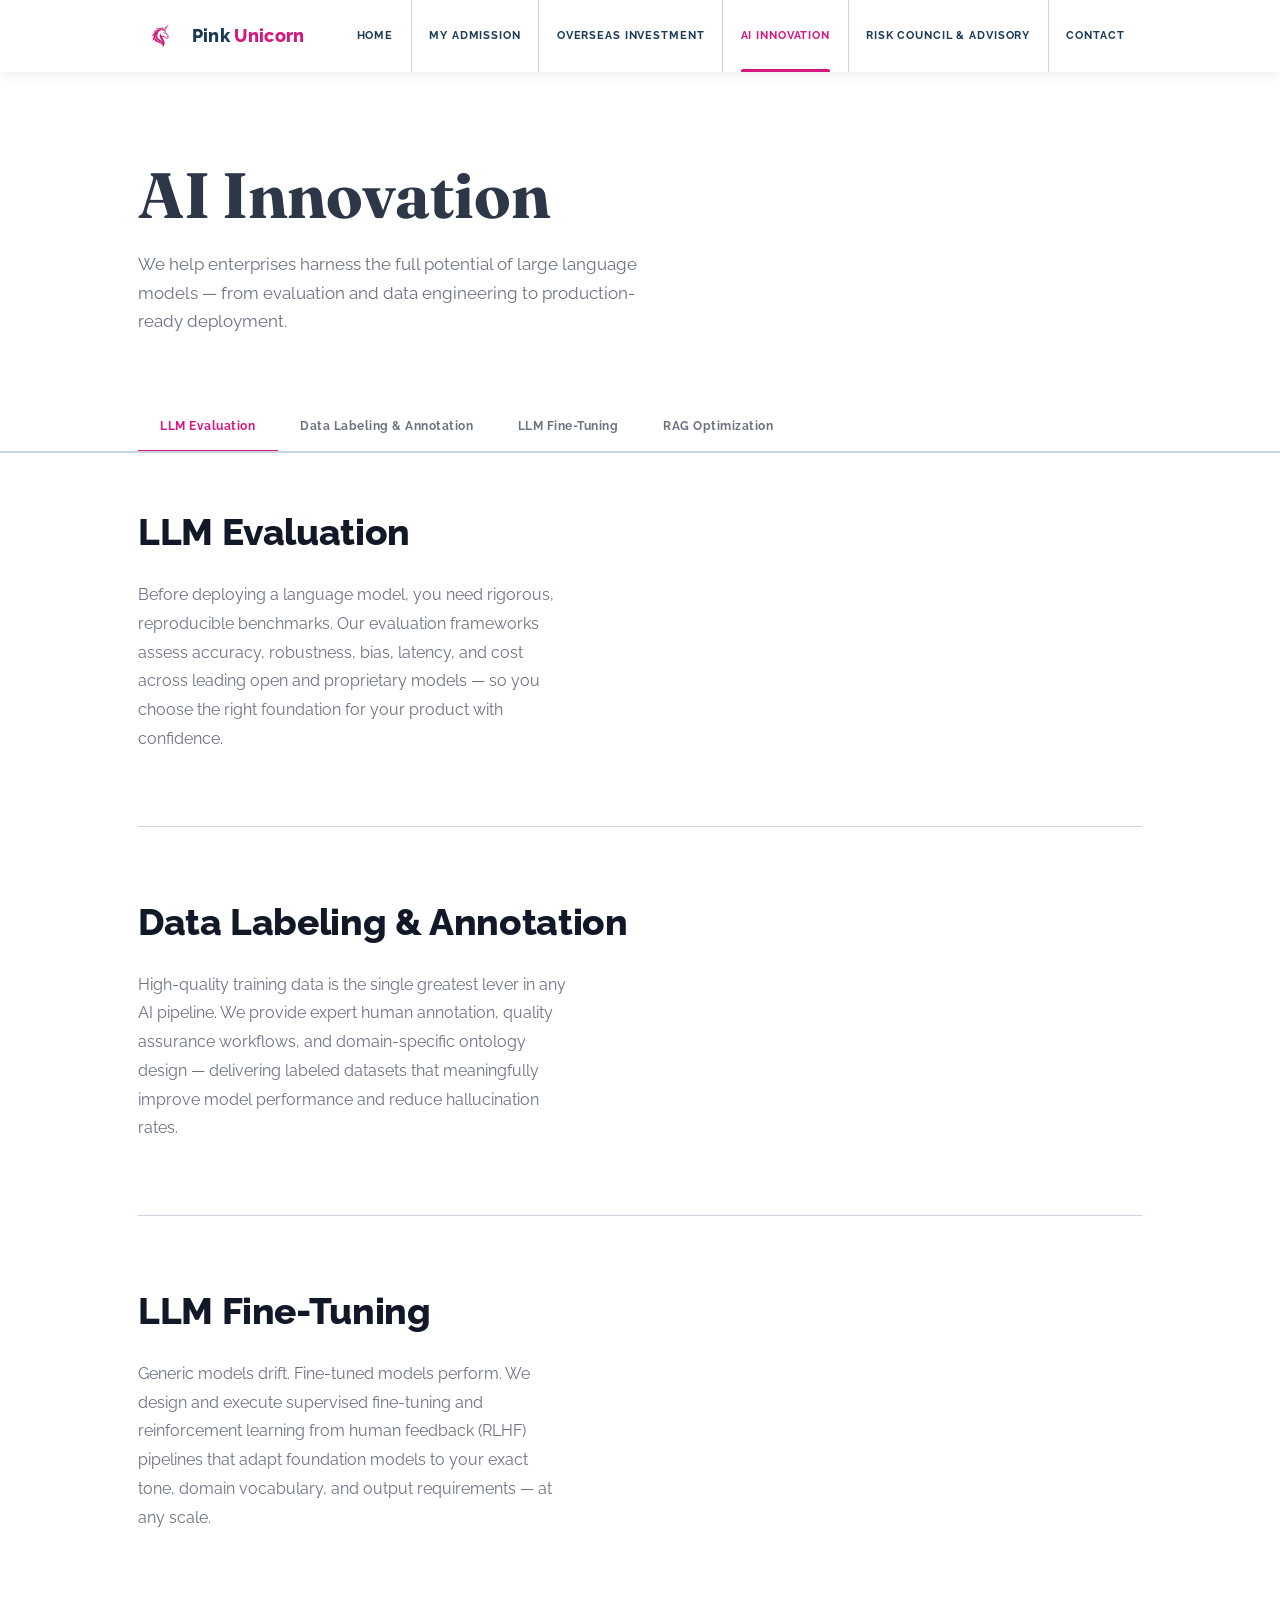
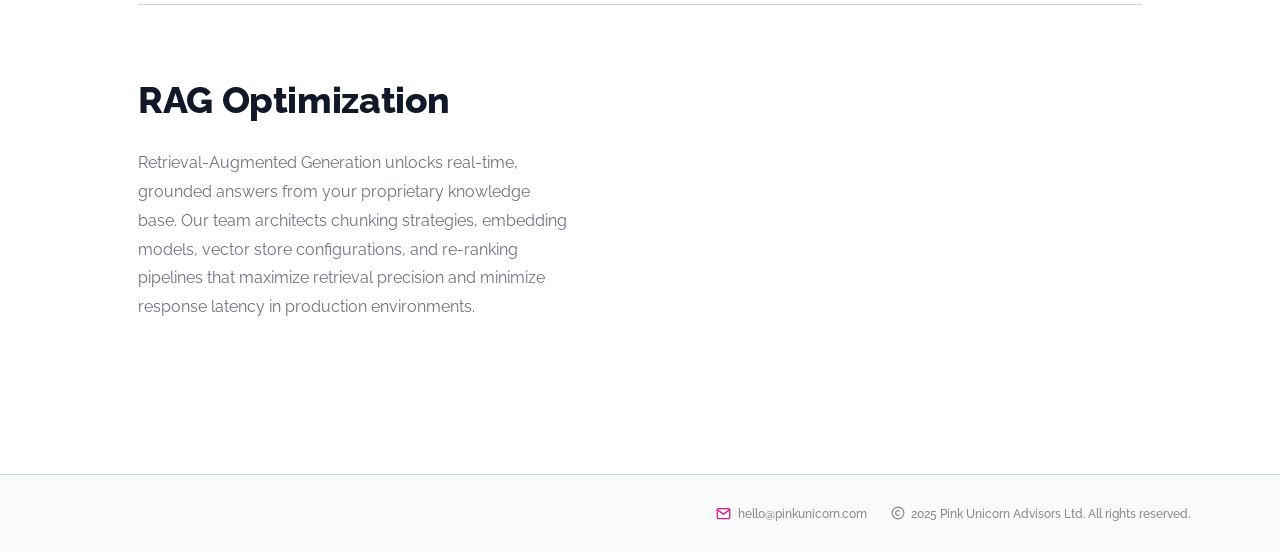
==== ai-innovation.html @ c33bf4ef "Add files via upload" ====
<!DOCTYPE html>
<html lang="en">
<head>
  <meta charset="UTF-8" />
  <meta name="viewport" content="width=device-width, initial-scale=1.0" />
  <title>AI Innovation — Pink Unicorn</title>
  <meta name="description" content="Pink Unicorn's AI Innovation division provides enterprise-grade LLM evaluation, data labeling, model fine-tuning, and RAG optimization services." />
  <link rel="stylesheet" href="styles.css" />
  <style>
    /* Extra tab-scroll script needs the section IDs */
  </style>
</head>
<body>

  <!-- ═══ HEADER ═══════════════════════════════════════════ -->
  <header class="site-header">
    <div class="header-inner">
      <a href="index.html" class="logo-link" aria-label="Pink Unicorn Home">
        <img src="logo.jpg" alt="Pink Unicorn logo" />
        <span class="logo-text">Pink <span>Unicorn</span></span>
      </a>

      <nav class="main-nav" aria-label="Primary navigation">
        <ul class="nav-list">
          <li><a href="index.html">Home</a></li>
          <li><a href="my-admission.html">My Admission</a></li>
          <li><a href="overseas-investment.html">Overseas Investment</a></li>
          <li><a href="ai-innovation.html" class="active">AI Innovation</a></li>
          <li><a href="risk-council.html">Risk Council &amp; Advisory</a></li>
          <li><a href="contact.html">Contact</a></li>
        </ul>
      </nav>

      <button class="hamburger" id="hamburger" aria-label="Toggle menu">
        <span></span><span></span><span></span>
      </button>
    </div>
  </header>

  <nav class="mobile-nav" id="mobile-nav" aria-label="Mobile navigation">
    <a href="index.html">Home</a>
    <a href="my-admission.html">My Admission</a>
    <a href="overseas-investment.html">Overseas Investment</a>
    <a href="ai-innovation.html" class="active">AI Innovation</a>
    <a href="risk-council.html">Risk Council &amp; Advisory</a>
    <a href="contact.html">Contact</a>
  </nav>

  <!-- ═══ HERO ══════════════════════════════════════════════ -->
  <section class="page-hero">
    <h1>AI Innovation</h1>
    <p class="hero-sub">
      We help enterprises harness the full potential of large language models —
      from evaluation and data engineering to production-ready deployment.
    </p>
  </section>

  <!-- ═══ TAB ROW ═══════════════════════════════════════════ -->
  <div class="tab-row" role="navigation" aria-label="Section tabs">
    <div class="tab-list">
      <button class="tab-btn active" id="tab-llm-eval"        onclick="scrollToSection('llm-evaluation', this)">LLM Evaluation</button>
      <button class="tab-btn"        id="tab-data-label"      onclick="scrollToSection('data-labeling', this)">Data Labeling &amp; Annotation</button>
      <button class="tab-btn"        id="tab-fine-tuning"     onclick="scrollToSection('llm-fine-tuning', this)">LLM Fine-Tuning</button>
      <button class="tab-btn"        id="tab-rag"             onclick="scrollToSection('rag-optimization', this)">RAG Optimization</button>
    </div>
  </div>

  <!-- ═══ CONTENT SECTIONS ══════════════════════════════════ -->
  <div class="content-section">

    <!-- 1. LLM Evaluation -->
    <div class="ai-section" id="llm-evaluation">
      <h2>LLM Evaluation</h2>
      <p>
        Before deploying a language model, you need rigorous, reproducible benchmarks.
        Our evaluation frameworks assess accuracy, robustness, bias, latency, and cost
        across leading open and proprietary models — so you choose the right foundation
        for your product with confidence.
      </p>
    </div>

    <!-- 2. Data Labeling & Annotation -->
    <div class="ai-section" id="data-labeling">
      <h2>Data Labeling &amp; Annotation</h2>
      <p>
        High-quality training data is the single greatest lever in any AI pipeline.
        We provide expert human annotation, quality assurance workflows, and
        domain-specific ontology design — delivering labeled datasets that meaningfully
        improve model performance and reduce hallucination rates.
      </p>
    </div>

    <!-- 3. LLM Fine-Tuning -->
    <div class="ai-section" id="llm-fine-tuning">
      <h2>LLM Fine-Tuning</h2>
      <p>
        Generic models drift. Fine-tuned models perform.
        We design and execute supervised fine-tuning and reinforcement learning from
        human feedback (RLHF) pipelines that adapt foundation models to your exact
        tone, domain vocabulary, and output requirements — at any scale.
      </p>
    </div>

    <!-- 4. RAG Optimization -->
    <div class="ai-section" id="rag-optimization">
      <h2>RAG Optimization</h2>
      <p>
        Retrieval-Augmented Generation unlocks real-time, grounded answers from your
        proprietary knowledge base. Our team architects chunking strategies, embedding
        models, vector store configurations, and re-ranking pipelines that maximize
        retrieval precision and minimize response latency in production environments.
      </p>
    </div>

  </div>

  <!-- ═══ FOOTER ════════════════════════════════════════════ -->
  <footer class="site-footer">
    <div class="footer-inner">
      <div class="footer-contact">
        <svg width="15" height="15" viewBox="0 0 24 24" fill="none" stroke="currentColor" stroke-width="2" stroke-linecap="round" stroke-linejoin="round" aria-hidden="true">
          <path d="M4 4h16c1.1 0 2 .9 2 2v12c0 1.1-.9 2-2 2H4c-1.1 0-2-.9-2-2V6c0-1.1.9-2 2-2z"/>
          <polyline points="22,6 12,13 2,6"/>
        </svg>
        <a href="mailto:hello@pinkunicorn.com">hello@pinkunicorn.com</a>
      </div>
      <div class="footer-copy">
        <svg width="14" height="14" viewBox="0 0 24 24" fill="none" stroke="currentColor" stroke-width="2" aria-hidden="true">
          <circle cx="12" cy="12" r="10"/>
          <path d="M14.83 14.83A4 4 0 1 1 14.83 9.17"/>
        </svg>
        <span>2025 Pink Unicorn Advisors Ltd. All rights reserved.</span>
      </div>
    </div>
  </footer>

  <script src="shared.js"></script>
  <script>
    /* ── Tab scroll ─────────────────────────────────────── */
    function scrollToSection(sectionId, btn) {
      // Update active tab
      document.querySelectorAll('.tab-btn').forEach(function (b) {
        b.classList.remove('active');
      });
      btn.classList.add('active');

      // Scroll to section with offset for sticky header + tab row
      var section = document.getElementById(sectionId);
      if (!section) return;
      var headerH = document.querySelector('.site-header').offsetHeight;
      var tabH    = document.querySelector('.tab-row').offsetHeight;
      var top     = section.getBoundingClientRect().top + window.scrollY - headerH - tabH - 16;
      window.scrollTo({ top: top, behavior: 'smooth' });
    }

    /* ── Update active tab on scroll ─────────────────────── */
    var sections = ['llm-evaluation','data-labeling','llm-fine-tuning','rag-optimization'];
    var tabIds   = ['tab-llm-eval',  'tab-data-label','tab-fine-tuning','tab-rag'];

    function onScroll() {
      var headerH = document.querySelector('.site-header').offsetHeight;
      var tabH    = document.querySelector('.tab-row').offsetHeight;
      var offset  = headerH + tabH + 20;

      var active = 0;
      sections.forEach(function (id, i) {
        var el = document.getElementById(id);
        if (el && el.getBoundingClientRect().top <= offset) {
          active = i;
        }
      });

      document.querySelectorAll('.tab-btn').forEach(function (b) { b.classList.remove('active'); });
      var activeBtn = document.getElementById(tabIds[active]);
      if (activeBtn) activeBtn.classList.add('active');
    }

    window.addEventListener('scroll', onScroll, { passive: true });
  </script>
</body>
</html>
---- styles.css ----
/* ============================================================
   PINK UNICORN — Global Stylesheet
   Design tokens and shared shell for all six pages
   ============================================================ */

@import url('https://fonts.googleapis.com/css2?family=Raleway:ital,wght@0,300;0,400;0,500;0,600;0,700;0,800;0,900;1,300&family=Fraunces:ital,wght@0,600;0,700;0,800;1,700&family=DM+Serif+Display:ital@0;1&display=swap');

/* ── Design Tokens ─────────────────────────────────────── */
:root {
  --navy:       #1B3A57;
  --near-black: #111827;
  --h1-gray:    #2D3748;
  --mid-gray:   #6B7280;
  --magenta:    #D6177F;
  --magenta-hover: #b8106b;
  --footer-gray:#BDBDBD;
  --light-bg:   #F9FAFB;
  --divider:    #CBD5E0;
  --white:      #ffffff;
  --max-w:      1100px;
  --side-pad:   clamp(1.25rem, 5vw, 3rem);
  --header-h:   72px;
}

/* ── Reset ─────────────────────────────────────────────── */
*, *::before, *::after { box-sizing: border-box; margin: 0; padding: 0; }
html { scroll-behavior: smooth; }
body {
  font-family: 'Raleway', sans-serif;
  color: var(--near-black);
  background: var(--white);
  line-height: 1.7;
  -webkit-font-smoothing: antialiased;
}
img { max-width: 100%; display: block; }
a  { text-decoration: none; color: inherit; }
ul { list-style: none; }

/* ── Typography helpers ────────────────────────────────── */
.serif { font-family: 'Fraunces', serif; }

/* ── Layout helper ─────────────────────────────────────── */
.container {
  width: 100%;
  max-width: var(--max-w);
  margin: 0 auto;
  padding-left: var(--side-pad);
  padding-right: var(--side-pad);
}

/* ============================================================
   HEADER / NAV
   ============================================================ */
.site-header {
  position: sticky;
  top: 0;
  z-index: 100;
  background: var(--white);
  box-shadow: 0 2px 12px rgba(0,0,0,0.08);
  height: var(--header-h);
  display: flex;
  align-items: center;
}

.header-inner {
  display: flex;
  align-items: center;
  justify-content: space-between;
  width: 100%;
  max-width: var(--max-w);
  margin: 0 auto;
  padding: 0 var(--side-pad);
  height: 100%;
}

.logo-link {
  display: flex;
  align-items: center;
  gap: 0.6rem;
  flex-shrink: 0;
}

.logo-link img {
  height: 44px;
  width: 44px;
  object-fit: contain;
}

.logo-text {
  font-family: 'Raleway', sans-serif;
  font-weight: 800;
  font-size: 1.1rem;
  letter-spacing: 0.02em;
  color: var(--navy);
  line-height: 1.2;
}

.logo-text span { color: var(--magenta); }

.main-nav {
  display: flex;
  align-items: center;
  height: 100%;
}

.nav-list {
  display: flex;
  align-items: center;
  height: 100%;
}

.nav-list li {
  height: 100%;
  display: flex;
  align-items: center;
}

.nav-list li + li {
  border-left: 1px solid var(--divider);
}

.nav-list a {
  display: flex;
  align-items: center;
  height: 100%;
  padding: 0 1.1rem;
  font-size: 0.68rem;
  font-weight: 700;
  letter-spacing: 0.08em;
  text-transform: uppercase;
  color: var(--navy);
  transition: color 0.2s;
  white-space: nowrap;
  position: relative;
}

.nav-list a::after {
  content: '';
  position: absolute;
  bottom: 0;
  left: 1.1rem;
  right: 1.1rem;
  height: 3px;
  background: var(--magenta);
  transform: scaleX(0);
  transition: transform 0.2s ease;
  border-radius: 2px 2px 0 0;
}

.nav-list a:hover,
.nav-list a.active {
  color: var(--magenta);
}

.nav-list a:hover::after,
.nav-list a.active::after {
  transform: scaleX(1);
}

/* Hamburger */
.hamburger {
  display: none;
  flex-direction: column;
  justify-content: center;
  gap: 5px;
  width: 32px;
  height: 32px;
  background: none;
  border: none;
  cursor: pointer;
  padding: 0;
}

.hamburger span {
  display: block;
  height: 2px;
  background: var(--navy);
  border-radius: 2px;
  transition: all 0.3s ease;
}

.hamburger.open span:nth-child(1) { transform: translateY(7px) rotate(45deg); }
.hamburger.open span:nth-child(2) { opacity: 0; }
.hamburger.open span:nth-child(3) { transform: translateY(-7px) rotate(-45deg); }

/* Mobile nav overlay */
.mobile-nav {
  display: none;
  position: fixed;
  top: var(--header-h);
  left: 0; right: 0; bottom: 0;
  background: var(--white);
  z-index: 99;
  padding: 2rem var(--side-pad);
  flex-direction: column;
  overflow-y: auto;
}

.mobile-nav.open { display: flex; }

.mobile-nav a {
  display: block;
  padding: 1rem 0;
  font-size: 0.82rem;
  font-weight: 700;
  letter-spacing: 0.08em;
  text-transform: uppercase;
  color: var(--navy);
  border-bottom: 1px solid var(--divider);
  transition: color 0.2s;
}

.mobile-nav a:hover,
.mobile-nav a.active { color: var(--magenta); }

/* ============================================================
   FOOTER
   ============================================================ */
.site-footer {
  background: var(--light-bg);
  border-top: 1px solid var(--divider);
  padding: 1.75rem var(--side-pad);
}

.footer-inner {
  max-width: var(--max-w);
  margin: 0 auto;
  display: flex;
  flex-wrap: wrap;
  align-items: center;
  justify-content: flex-end;
  gap: 1.5rem;
  font-size: 0.78rem;
  color: #888;
  font-weight: 500;
}

.footer-inner a { color: #888; transition: color 0.2s; }
.footer-inner a:hover { color: var(--magenta); }

.footer-contact,
.footer-copy {
  display: flex;
  align-items: center;
  gap: 0.4rem;
}

.footer-contact svg,
.footer-copy svg { flex-shrink: 0; }

.footer-contact svg { color: var(--magenta); }

/* ============================================================
   HERO — shared
   ============================================================ */
.page-hero {
  padding: 5.5rem var(--side-pad) 4rem;
  max-width: var(--max-w);
  margin: 0 auto;
}

.page-hero h1 {
  font-family: 'Fraunces', serif;
  font-size: clamp(2.6rem, 5vw, 4.2rem);
  font-weight: 700;
  color: var(--h1-gray);
  line-height: 1.1;
  max-width: 700px;
}

.page-hero .hero-sub {
  margin-top: 1.25rem;
  max-width: 520px;
  font-size: 1.05rem;
  color: var(--mid-gray);
  font-weight: 400;
}

/* ============================================================
   CONTENT SECTIONS
   ============================================================ */
.content-section {
  max-width: var(--max-w);
  margin: 0 auto;
  padding: 0 var(--side-pad) 5rem;
}

.content-section h2 {
  font-family: 'Raleway', sans-serif;
  font-size: clamp(1.65rem, 3vw, 2.3rem);
  font-weight: 800;
  color: var(--near-black);
  letter-spacing: -0.01em;
  margin-bottom: 1.1rem;
}

.content-section p {
  max-width: 430px;
  color: var(--mid-gray);
  font-size: 0.97rem;
  font-weight: 400;
  line-height: 1.85;
}

/* ============================================================
   TAB ROW — AI Innovation page
   ============================================================ */
.tab-row {
  border-bottom: 2px solid var(--divider);
  position: sticky;
  top: var(--header-h);
  background: var(--white);
  z-index: 90;
}

.tab-list {
  display: flex;
  max-width: var(--max-w);
  margin: 0 auto;
  padding: 0 var(--side-pad);
  overflow-x: auto;
  scrollbar-width: none;
}

.tab-list::-webkit-scrollbar { display: none; }

.tab-btn {
  background: none;
  border: none;
  border-bottom: 3px solid transparent;
  padding: 1.1rem 1.4rem;
  font-family: 'Raleway', sans-serif;
  font-size: 0.78rem;
  font-weight: 700;
  letter-spacing: 0.04em;
  color: var(--mid-gray);
  cursor: pointer;
  white-space: nowrap;
  transition: color 0.2s, border-color 0.2s;
  margin-bottom: -2px;
}

.tab-btn:hover { color: var(--magenta); }

.tab-btn.active {
  color: var(--magenta);
  border-bottom-color: var(--magenta);
}

/* ============================================================
   AI INNOVATION — section blocks with animation
   ============================================================ */
.ai-section {
  padding: 4rem 0 4.5rem;
  border-top: 1px solid var(--divider);
  opacity: 0;
  transform: translateY(24px);
  transition: opacity 0.55s ease, transform 0.55s ease;
}

.ai-section:first-child { border-top: none; padding-top: 3rem; }

.ai-section.visible {
  opacity: 1;
  transform: translateY(0);
}

/* ============================================================
   SERVICE CARDS — Home page
   ============================================================ */
.services-grid {
  display: grid;
  grid-template-columns: repeat(auto-fit, minmax(240px, 1fr));
  gap: 1.75rem;
  max-width: var(--max-w);
  margin: 0 auto;
  padding: 0 var(--side-pad) 5rem;
}

.service-card {
  border: 1px solid var(--divider);
  border-radius: 12px;
  padding: 2rem 1.75rem;
  transition: box-shadow 0.25s, transform 0.25s, border-color 0.25s;
}

.service-card:hover {
  box-shadow: 0 8px 32px rgba(214,23,127,0.1);
  transform: translateY(-4px);
  border-color: rgba(214,23,127,0.3);
}

.service-card .card-icon {
  width: 44px;
  height: 44px;
  background: linear-gradient(135deg, #fde8f3, #fac4e0);
  border-radius: 10px;
  display: flex;
  align-items: center;
  justify-content: center;
  margin-bottom: 1.25rem;
  color: var(--magenta);
}

.service-card h3 {
  font-weight: 700;
  font-size: 0.98rem;
  color: var(--navy);
  margin-bottom: 0.6rem;
  letter-spacing: 0.01em;
}

.service-card p {
  font-size: 0.875rem;
  color: var(--mid-gray);
  line-height: 1.7;
}

/* ============================================================
   CONTACT FORM
   ============================================================ */
.contact-form-wrap {
  max-width: 580px;
  padding: 0 var(--side-pad) 5rem;
}

.contact-form {
  display: flex;
  flex-direction: column;
  gap: 1.25rem;
}

.form-group {
  display: flex;
  flex-direction: column;
  gap: 0.4rem;
}

.form-group label {
  font-size: 0.75rem;
  font-weight: 700;
  letter-spacing: 0.06em;
  text-transform: uppercase;
  color: var(--navy);
}

.form-group input,
.form-group select,
.form-group textarea {
  font-family: 'Raleway', sans-serif;
  font-size: 0.95rem;
  color: var(--near-black);
  border: 1.5px solid var(--divider);
  border-radius: 8px;
  padding: 0.75rem 1rem;
  background: var(--white);
  transition: border-color 0.2s, box-shadow 0.2s;
  outline: none;
}

.form-group input:focus,
.form-group select:focus,
.form-group textarea:focus {
  border-color: var(--magenta);
  box-shadow: 0 0 0 3px rgba(214,23,127,0.12);
}

.form-group textarea {
  resize: vertical;
  min-height: 130px;
}

.btn-primary {
  display: inline-flex;
  align-items: center;
  gap: 0.5rem;
  background: var(--magenta);
  color: var(--white);
  font-family: 'Raleway', sans-serif;
  font-weight: 700;
  font-size: 0.8rem;
  letter-spacing: 0.07em;
  text-transform: uppercase;
  padding: 0.9rem 2.2rem;
  border-radius: 8px;
  border: none;
  cursor: pointer;
  transition: background 0.2s, transform 0.15s;
}

.btn-primary:hover {
  background: var(--magenta-hover);
  transform: translateY(-1px);
}

/* ============================================================
   ACCENT STRIP
   ============================================================ */
.accent-strip {
  display: inline-block;
  background: linear-gradient(90deg, #fde8f3 0%, #f9f1fb 100%);
  border-left: 4px solid var(--magenta);
  padding: 0.85rem 1.25rem;
  border-radius: 0 8px 8px 0;
  margin-bottom: 3rem;
  max-width: 560px;
  font-size: 0.875rem;
  color: var(--navy);
  font-weight: 600;
}

/* ============================================================
   FADE-UP utility (Intersection Observer)
   ============================================================ */
.fade-up {
  opacity: 0;
  transform: translateY(28px);
  transition: opacity 0.55s ease, transform 0.55s ease;
}

.fade-up.visible {
  opacity: 1;
  transform: translateY(0);
}

/* ============================================================
   RISK COUNCIL — two-col layout
   ============================================================ */
.two-col {
  display: grid;
  grid-template-columns: 1fr 1fr;
  gap: 3rem;
  max-width: var(--max-w);
  margin: 0 auto;
  padding: 0 var(--side-pad) 5rem;
  align-items: start;
}

@media (max-width: 700px) {
  .two-col { grid-template-columns: 1fr; gap: 2rem; }
}

/* ============================================================
   RESPONSIVE
   ============================================================ */
@media (max-width: 900px) {
  .nav-list  { display: none; }
  .hamburger { display: flex; }
}

@media (max-width: 600px) {
  .page-hero { padding: 3.5rem var(--side-pad) 2.5rem; }
  .services-grid { grid-template-columns: 1fr; }
  .footer-inner {
    flex-direction: column;
    align-items: flex-start;
    gap: 0.75rem;
  }
}
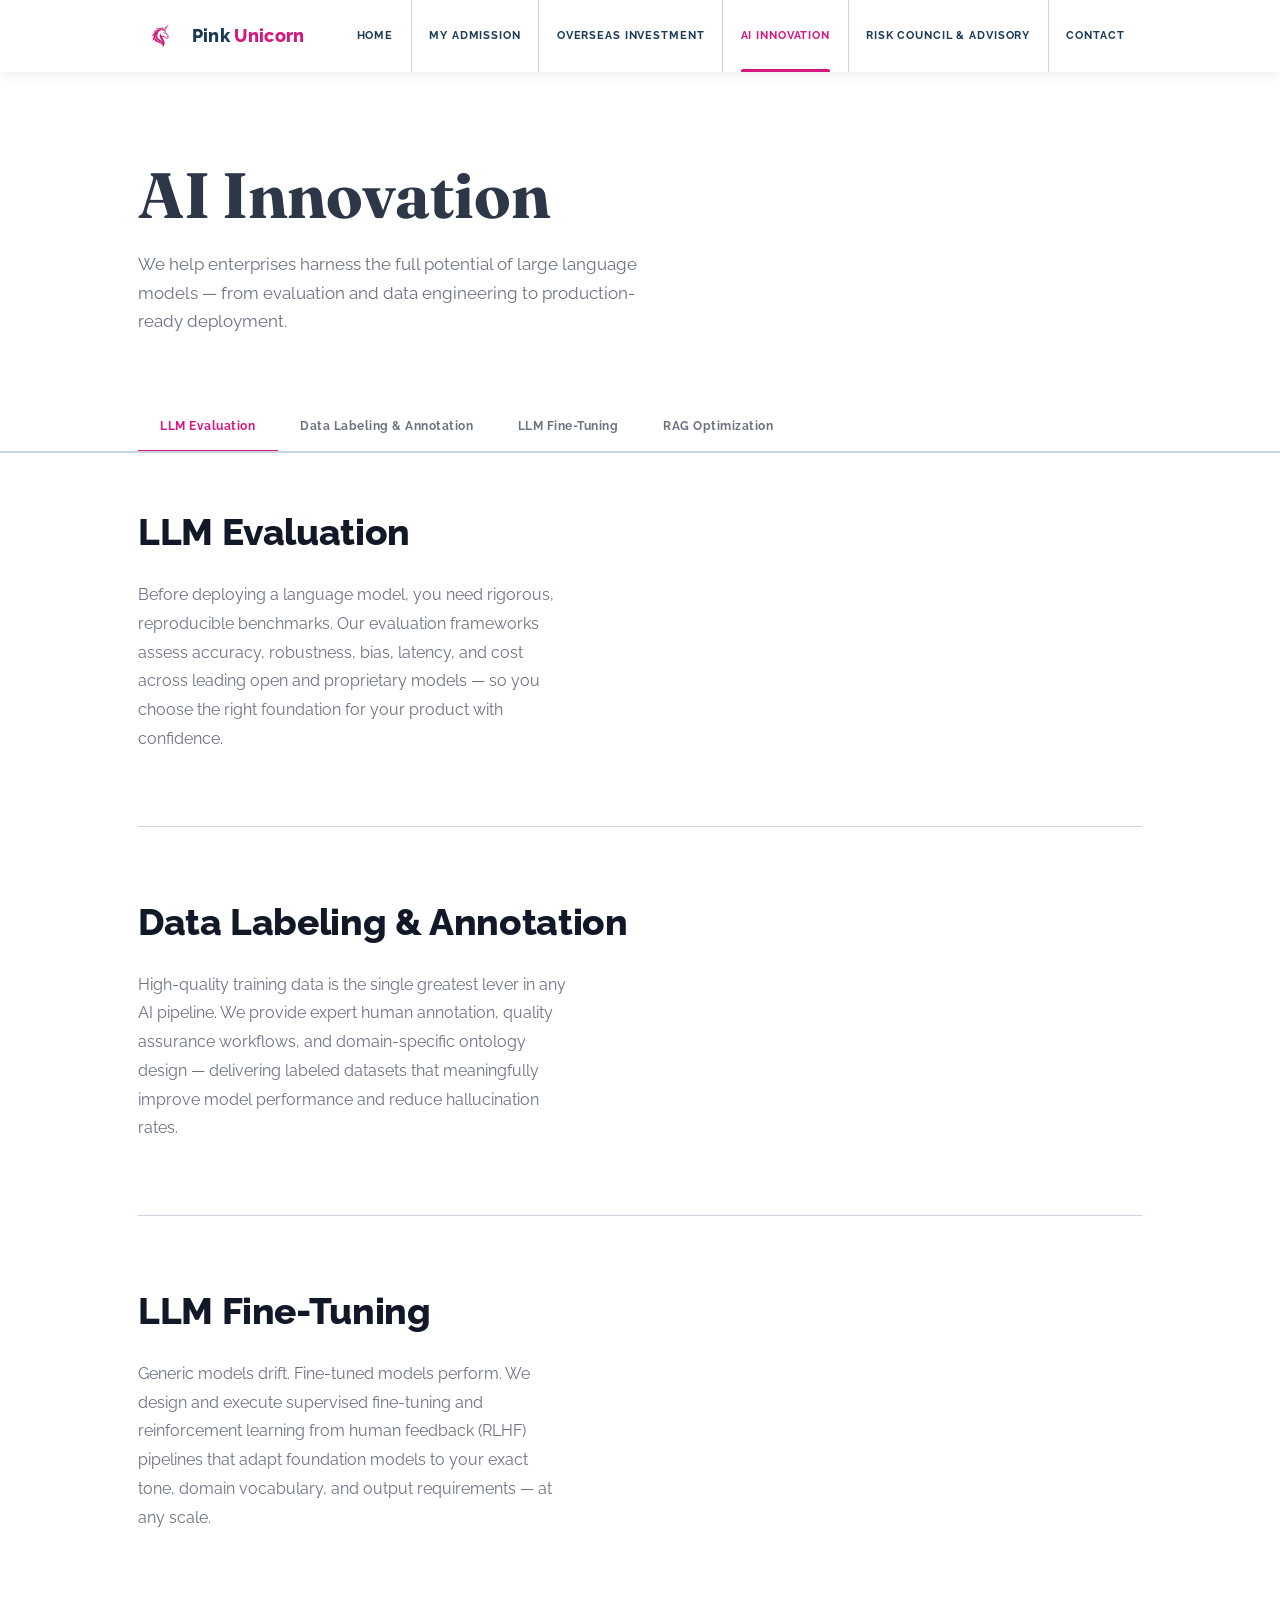
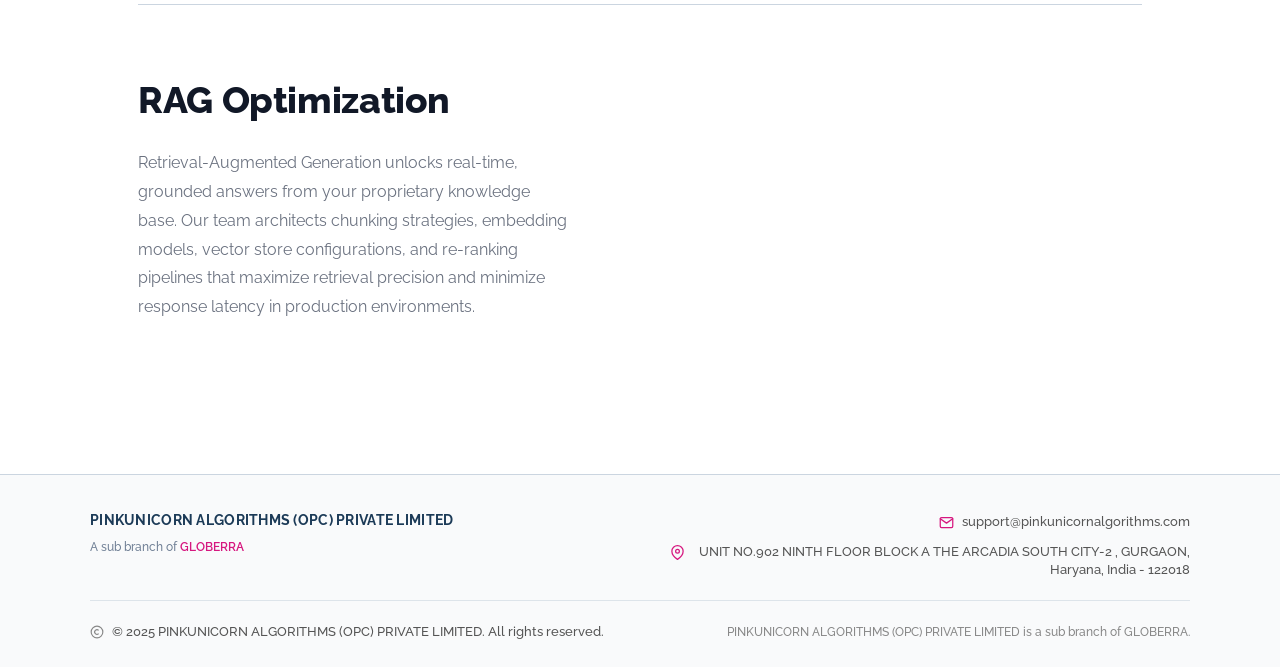
==== commit 478cbe8f: "Update website with latest AI agent changes" ====
--- a/ai-innovation.html
+++ b/ai-innovation.html
@@ -117,19 +117,42 @@
   <!-- ═══ FOOTER ════════════════════════════════════════════ -->
   <footer class="site-footer">
     <div class="footer-inner">
-      <div class="footer-contact">
-        <svg width="15" height="15" viewBox="0 0 24 24" fill="none" stroke="currentColor" stroke-width="2" stroke-linecap="round" stroke-linejoin="round" aria-hidden="true">
-          <path d="M4 4h16c1.1 0 2 .9 2 2v12c0 1.1-.9 2-2 2H4c-1.1 0-2-.9-2-2V6c0-1.1.9-2 2-2z"/>
-          <polyline points="22,6 12,13 2,6"/>
-        </svg>
-        <a href="mailto:hello@pinkunicorn.com">hello@pinkunicorn.com</a>
+      <div class="footer-main">
+        <div class="footer-brand">
+          <div class="footer-company">PINKUNICORN ALGORITHMS (OPC) PRIVATE LIMITED</div>
+          <div class="footer-affiliation">A sub branch of <strong>GLOBERRA</strong></div>
+        </div>
+        <div class="footer-meta">
+          <div class="footer-item footer-contact">
+            <!-- Envelope icon -->
+            <svg width="15" height="15" viewBox="0 0 24 24" fill="none" stroke="currentColor" stroke-width="2" stroke-linecap="round" stroke-linejoin="round" aria-hidden="true">
+              <path d="M4 4h16c1.1 0 2 .9 2 2v12c0 1.1-.9 2-2 2H4c-1.1 0-2-.9-2-2V6c0-1.1.9-2 2-2z"/>
+              <polyline points="22,6 12,13 2,6"/>
+            </svg>
+            <a href="mailto:support@pinkunicornalgorithms.com">support@pinkunicornalgorithms.com</a>
+          </div>
+          <div class="footer-item footer-address">
+            <!-- Map pin icon -->
+            <svg width="15" height="15" viewBox="0 0 24 24" fill="none" stroke="currentColor" stroke-width="2" stroke-linecap="round" stroke-linejoin="round" aria-hidden="true">
+              <path d="M21 10c0 7-9 13-9 13s-9-6-9-13a9 9 0 0 1 18 0z"/>
+              <circle cx="12" cy="10" r="3"/>
+            </svg>
+            <span>UNIT NO.902 NINTH FLOOR BLOCK A THE ARCADIA SOUTH CITY-2 , GURGAON, Haryana, India - 122018</span>
+          </div>
+        </div>
       </div>
-      <div class="footer-copy">
-        <svg width="14" height="14" viewBox="0 0 24 24" fill="none" stroke="currentColor" stroke-width="2" aria-hidden="true">
-          <circle cx="12" cy="12" r="10"/>
-          <path d="M14.83 14.83A4 4 0 1 1 14.83 9.17"/>
-        </svg>
-        <span>2025 Pink Unicorn Advisors Ltd. All rights reserved.</span>
+      <div class="footer-bottom">
+        <div class="footer-item footer-copy">
+          <!-- Copyright icon -->
+          <svg width="14" height="14" viewBox="0 0 24 24" fill="none" stroke="currentColor" stroke-width="2" aria-hidden="true">
+            <circle cx="12" cy="12" r="10"/>
+            <path d="M14.83 14.83A4 4 0 1 1 14.83 9.17"/>
+          </svg>
+          <span>&copy; 2025 PINKUNICORN ALGORITHMS (OPC) PRIVATE LIMITED. All rights reserved.</span>
+        </div>
+        <div class="footer-notice">
+          PINKUNICORN ALGORITHMS (OPC) PRIVATE LIMITED is a sub branch of GLOBERRA.
+        </div>
       </div>
     </div>
   </footer>
--- a/styles.css
+++ b/styles.css
@@ -219,36 +219,113 @@
 .site-footer {
   background: var(--light-bg);
   border-top: 1px solid var(--divider);
-  padding: 1.75rem var(--side-pad);
+  padding: 2.25rem var(--side-pad) 1.5rem;
 }
 
 .footer-inner {
   max-width: var(--max-w);
   margin: 0 auto;
   display: flex;
+  flex-direction: column;
+  gap: 1.25rem;
+  font-size: 0.8rem;
+  color: #6B7280;
+  font-weight: 500;
+}
+
+.footer-main {
+  display: flex;
   flex-wrap: wrap;
-  align-items: center;
-  justify-content: flex-end;
-  gap: 1.5rem;
+  justify-content: space-between;
+  align-items: flex-start;
+  gap: 1.75rem;
+  padding-bottom: 1.25rem;
+  border-bottom: 1px solid rgba(203, 213, 224, 0.6);
+}
+
+.footer-brand {
+  display: flex;
+  flex-direction: column;
+  gap: 0.35rem;
+  max-width: 440px;
+}
+
+.footer-company {
+  font-size: 0.88rem;
+  font-weight: 700;
+  letter-spacing: 0.02em;
+  color: var(--navy);
+  line-height: 1.4;
+}
+
+.footer-affiliation {
   font-size: 0.78rem;
+  color: #718096;
+}
+
+.footer-affiliation strong {
+  color: var(--magenta);
+  font-weight: 600;
+}
+
+.footer-meta {
+  display: flex;
+  flex-direction: column;
+  gap: 0.65rem;
+  align-items: flex-end;
+  text-align: right;
+  max-width: 520px;
+}
+
+.footer-item {
+  display: flex;
+  align-items: center;
+  gap: 0.5rem;
+  font-size: 0.8rem;
+  color: #555;
+}
+
+.footer-address {
+  align-items: flex-start;
+  text-align: right;
+  line-height: 1.45;
+}
+
+.footer-contact svg,
+.footer-address svg {
+  flex-shrink: 0;
+  color: var(--magenta);
+  margin-top: 2px;
+}
+
+.footer-copy svg {
+  flex-shrink: 0;
   color: #888;
-  font-weight: 500;
-}
-
-.footer-inner a { color: #888; transition: color 0.2s; }
-.footer-inner a:hover { color: var(--magenta); }
-
-.footer-contact,
-.footer-copy {
-  display: flex;
-  align-items: center;
-  gap: 0.4rem;
-}
-
-.footer-contact svg,
-.footer-copy svg { flex-shrink: 0; }
-
-.footer-contact svg { color: var(--magenta); }
+}
+
+.footer-inner a {
+  color: #555;
+  transition: color 0.2s;
+}
+
+.footer-inner a:hover {
+  color: var(--magenta);
+}
+
+.footer-bottom {
+  display: flex;
+  flex-wrap: wrap;
+  justify-content: space-between;
+  align-items: center;
+  gap: 0.75rem;
+  font-size: 0.75rem;
+  color: #888;
+}
+
+.footer-notice {
+  font-size: 0.75rem;
+  color: #888;
+}
 
 /* ============================================================
    HERO — shared
@@ -546,14 +623,26 @@
 @media (max-width: 900px) {
   .nav-list  { display: none; }
   .hamburger { display: flex; }
+  .footer-main {
+    flex-direction: column;
+    align-items: flex-start;
+    gap: 1.25rem;
+  }
+  .footer-meta {
+    align-items: flex-start;
+    text-align: left;
+  }
+  .footer-address {
+    text-align: left;
+  }
+  .footer-bottom {
+    flex-direction: column;
+    align-items: flex-start;
+    gap: 0.5rem;
+  }
 }
 
 @media (max-width: 600px) {
   .page-hero { padding: 3.5rem var(--side-pad) 2.5rem; }
   .services-grid { grid-template-columns: 1fr; }
-  .footer-inner {
-    flex-direction: column;
-    align-items: flex-start;
-    gap: 0.75rem;
-  }
-}
+}
